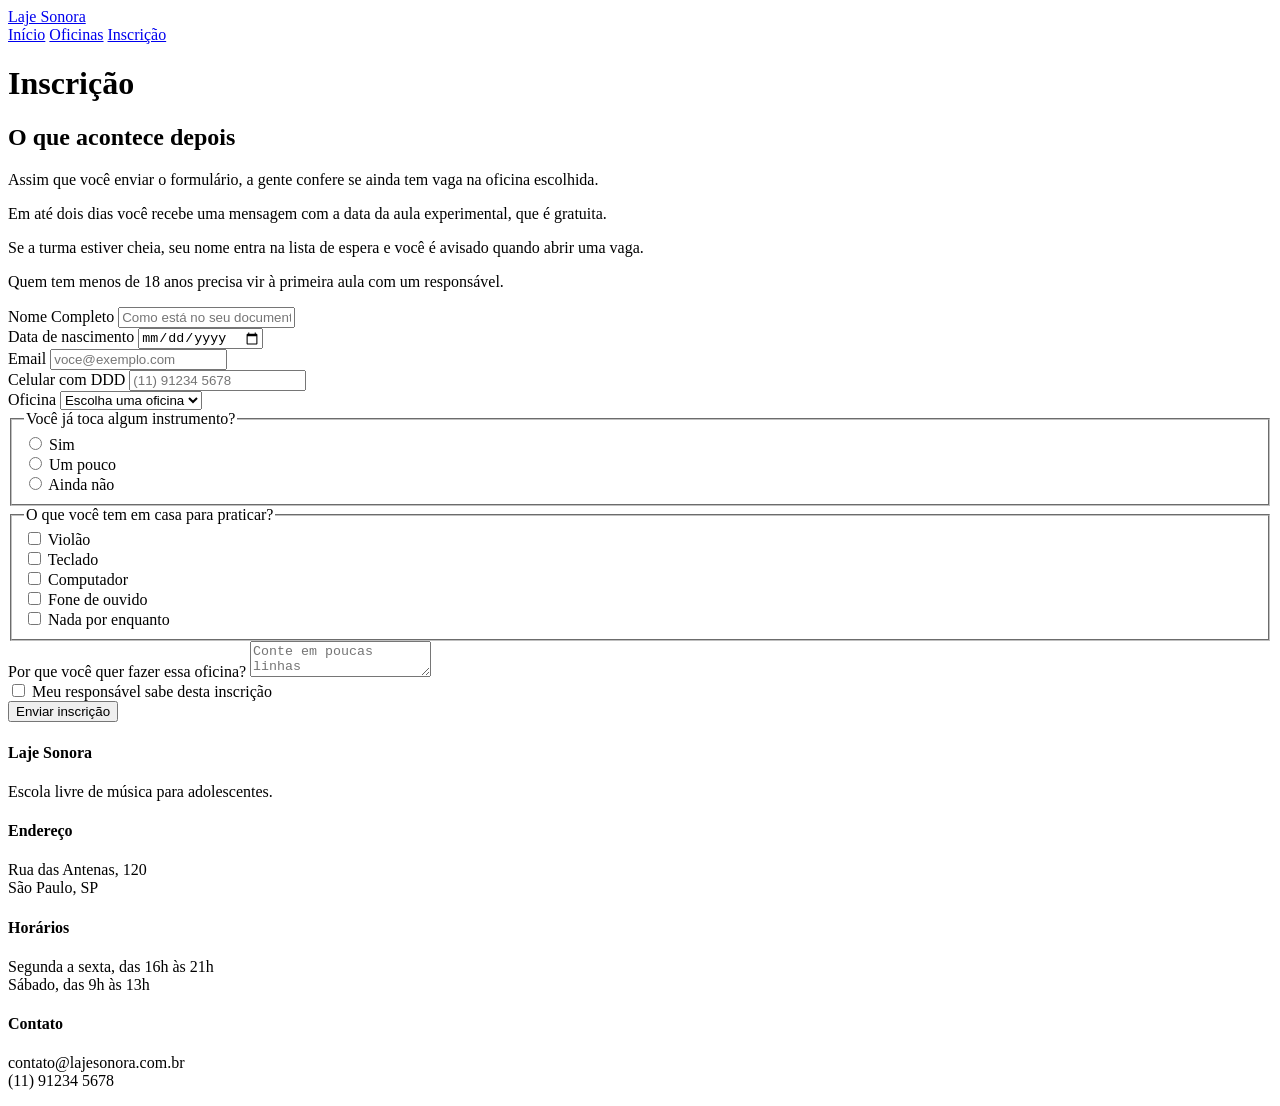
==== inscricao.html @ 0899306e "Formulário de inscrição" ====
<!DOCTYPE html>
<html lang="pt-BR">
<head>
    <meta charset="UTF-8">
    <meta name="viewport" content="width=device-width, initial-scale=1.0">
    <title>Laje Sonora | Inscrição</title>
    <link rel="preconnect" href="https://fonts.googleapis.com">
    <link rel="preconnect" href="https://fonts.gstatic.com" crossorigin>
    <link href="https://fonts.googleapis.com/css2?family=Archivo:ital,wght@0,100..900;1,100..900&family=Big+Shoulders:opsz,wght@10..72,100..900&display=swap" rel="stylesheet">
    <link rel="preconnect" href="https://fonts.googleapis.com">
    <link rel="preconnect" href="https://fonts.gstatic.com" crossorigin>
    <link href="https://fonts.googleapis.com/css2?family=Archivo:ital,wght@0,100..900;1,100..900&display=swap" rel="stylesheet">
    <link rel="stylesheet" href="inscricao.css">
   
</head>
<body>
<header class="conteudo topo">
    <a href="index.html" class="logo">Laje Sonora</a>
    <nav class="menu">
        <a href="index.html">Início</a>
        <a href="oficinas.html" >Oficinas</a>
        <a href="inscricao.html" class="atual">Inscrição</a>
    </nav>
</header>

<main class="conteudo">
    <h1 class="titulo-pagina">Inscrição</h1>
    <div class="inscricao">
        <section class="explicacao">
            <h2>O que acontece depois</h2>
            <p>Assim que você enviar o formulário, a gente confere se ainda tem vaga na oficina escolhida.</p>
            <p>Em até dois dias você recebe uma mensagem com a data da aula experimental, que é gratuita.</p>
            <p>Se a turma estiver cheia, seu nome entra na lista de espera e você é avisado quando abrir uma vaga.</p>
            <p class="aviso">Quem tem menos de 18 anos precisa vir à primeira aula com um responsável.</p>
        </section>
        <form action="#" method="post" class="formulario">
            <div class="linha">
                <div class="campo">
                    <label for="name">Nome Completo</label>
                    <input type="text" id="name" name="nome" placeholder="Como está no seu documento" required>
                </div>
                <div class="campo">
                    <label for="nascimento">Data de nascimento</label>
                    <input type="date" id="nascimento" name="nascimento" placeholder="Como está no seu documento" required>
                </div>

            </div>
             <div class="linha">
                <div class="campo">
                    <label for="email">Email</label>
                    <input type="email" id="email" name="email" placeholder="voce@exemplo.com" required>
                </div>
            </div>
            <div class="linha">
                <div class="campo">
                    <label for="telefone">Celular com DDD</label>
                    <input type="tel" id="telefone" name="telefone" placeholder="(11) 91234 5678" required>
                </div>
            </div>



            <div class="campo">
                    <label for="oficina">Oficina</label>
                    <select name="oficina" id="oficina" required>
                        <option value="">Escolha uma oficina</option>
                        <option value="violao">Violão do zero</option>
                        <option value="beats">Produção de beats</option>
                        <option value="canto">Canto em grupo</option>
                        <option value="teclado">Teclado e harmonia</option>
                        <option value="bateria">Bateria e percussão</option>
                        <option value="gravacao">Gravação no celular</option>

                    </select>
                </div>  

                <fieldset class="grupo">
                    <legend>Você já toca algum instrumento?</legend>
                    <div class="opcoes">
                        <div class="opcao">
                            <input type="radio" id="tocaSim" name="toca" value="sim">
                            <label for="tocaSim">Sim</label>   
                        </div>
                         <div class="opcao">
                            <input type="radio" id="tocaPouco" name="toca" value="pouco">
                            <label for="tocaPouco">Um pouco</label>   
                        </div>
                        <div class="opcao">
                            <input type="radio" id="tocaNao" name="toca" value="nao">
                            <label for="tocaNao">Ainda não</label>   
                        </div>
                    </div>
                </fieldset>

                <fieldset class="grupo">
  <legend>O que você tem em casa para praticar?</legend>
  <div class="opcoes">
    <div class="opcao">
      <input type="checkbox" id="temViolao" name="tem" value="violao">
      <label for="temViolao">Violão</label>
    </div>

    <div class="opcao">
      <input type="checkbox" id="temTeclado" name="tem" value="teclado">
      <label for="temTeclado">Teclado</label>
    </div>

    <div class="opcao">
      <input type="checkbox" id="temComputador" name="tem" value="computador">
      <label for="temComputador">Computador</label>
    </div>

    <div class="opcao">
      <input type="checkbox" id="temFone" name="tem" value="fone">
      <label for="temFone">Fone de ouvido</label>
    </div>

    <div class="opcao">
      <input type="checkbox" id="temNada" name="tem" value="nada">
      <label for="temNada">Nada por enquanto</label>
    </div>
  </div>
</fieldset>
<div class="campo">
  <label for="motivo">Por que você quer fazer essa oficina?</label>
  <textarea id="motivo" name="motivo" placeholder="Conte em poucas linhas"></textarea>
</div>

<div class="opcao">
  <input type="checkbox" id="responsavel" name="responsavel" required>
  <label for="responsavel">Meu responsável sabe desta inscrição</label>
</div>

<div>
  <button type="submit" class="botao">Enviar inscrição</button>
</div>


        </form>

    </div>
</main>
    
<footer class="rodape">
    <div class="conteudo rodape-colunas">
        <div class="conteudo rodape-coluna">
            <h4>Laje Sonora</h4>
            <p>Escola livre de música para adolescentes. </p>
        </div>
        <div class="conteudo rodape-coluna">
            <h4>Endereço</h4>
            <p>Rua das Antenas, 120 <br> São Paulo, SP </p>
        </div>
        <div class="conteudo rodape-coluna">
            <h4>Horários</h4>
            <p>Segunda a sexta, das 16h às 21h <br> Sábado, das 9h às 13h</p>
        </div>
        <div class="conteudo rodape-coluna">
            <h4>Contato</h4>
            <p>contato@lajesonora.com.br <br> (11) 91234 5678</p>
        </div>
    </div>
</footer>

</body>
</html>
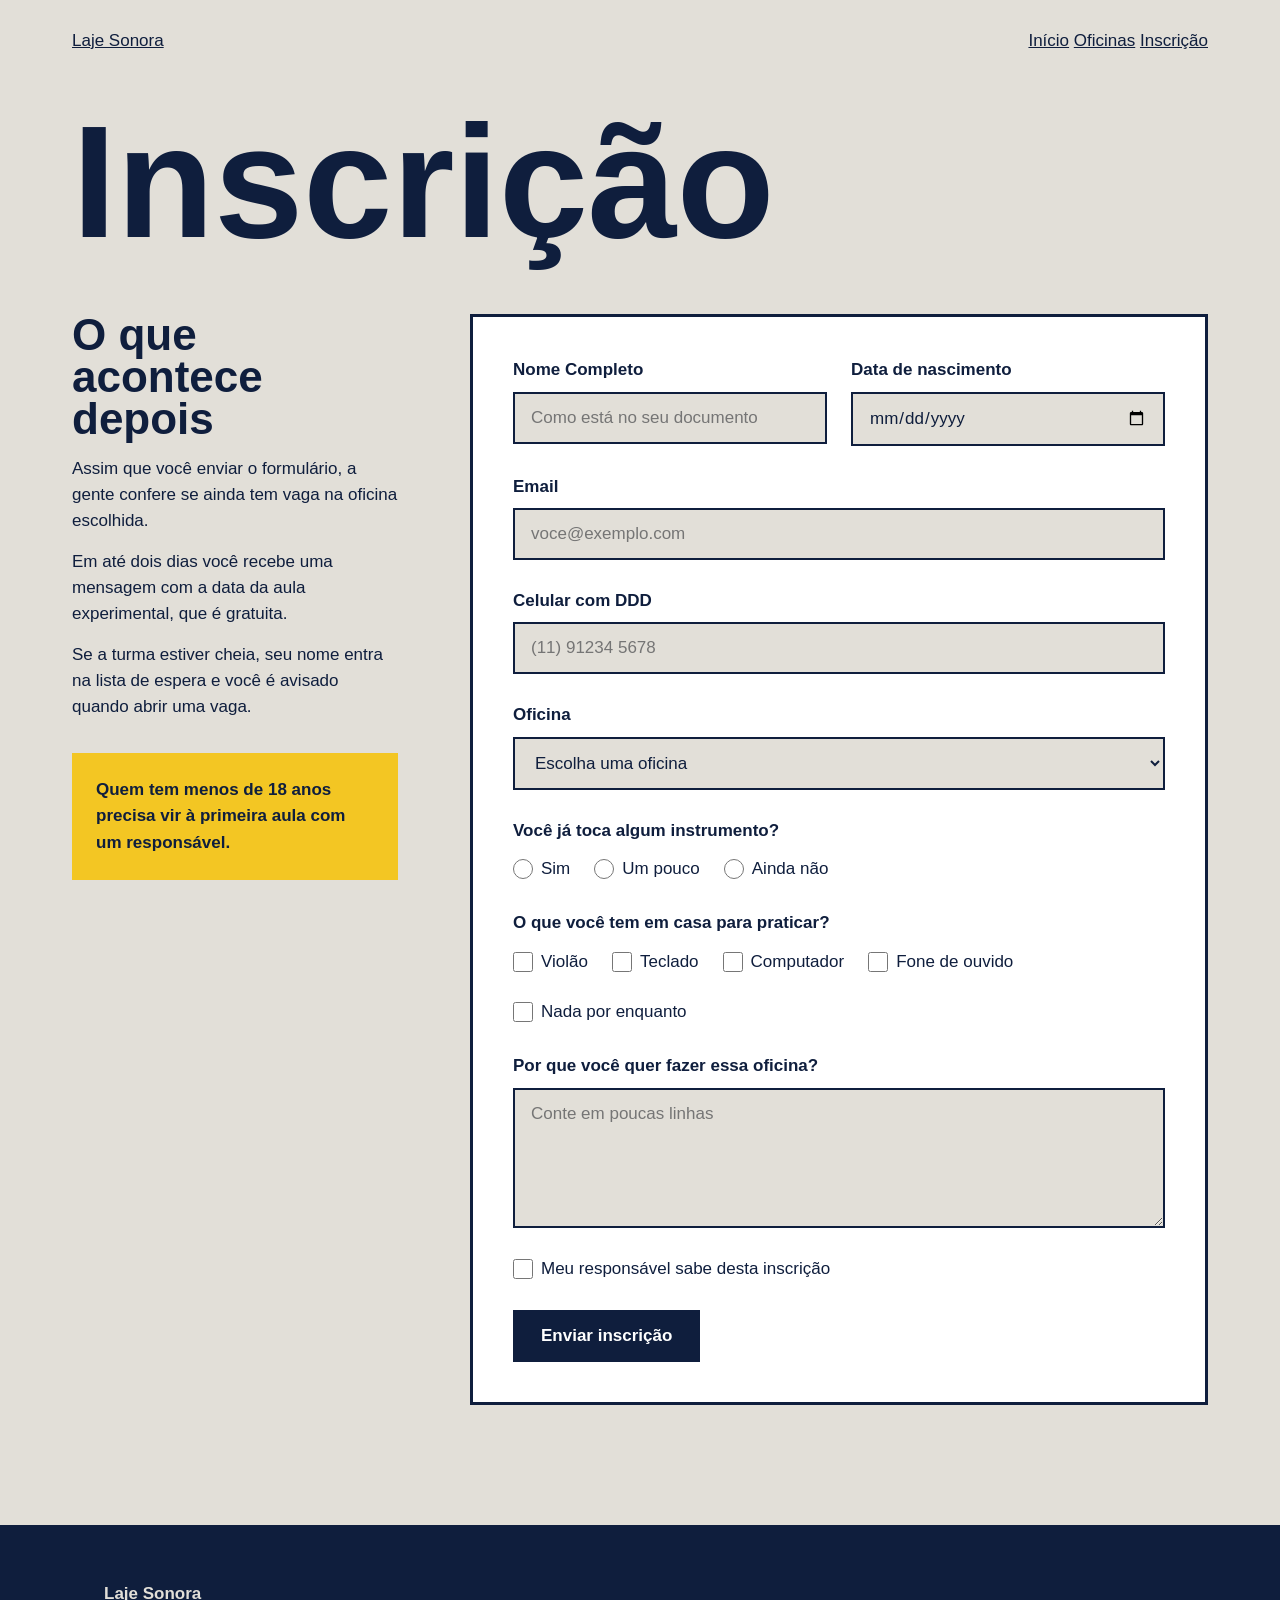
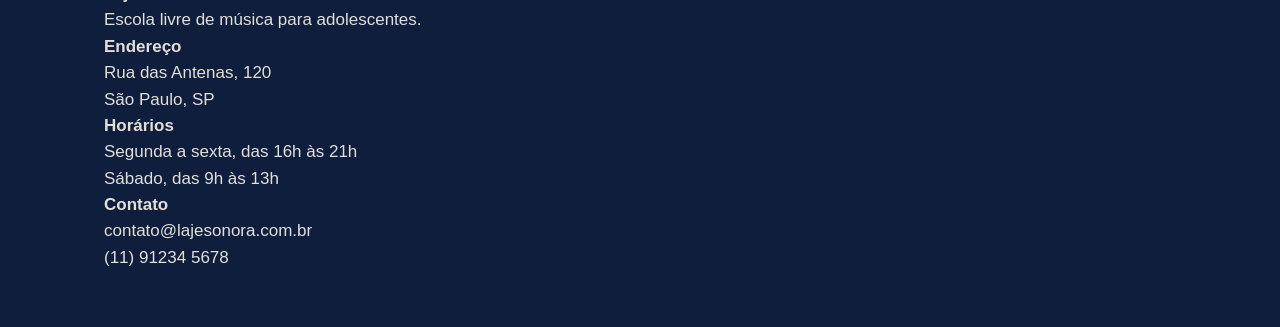
==== commit eab4aa42: "Página de inscrição pronta" ====
--- a/inscricao.html
+++ b/inscricao.html
@@ -19,7 +19,7 @@
     <nav class="menu">
         <a href="index.html">Início</a>
         <a href="oficinas.html" >Oficinas</a>
-        <a href="inscricao.html" class="atual">Inscrição</a>
+        <a href="inscricao.html"class="atual">Inscrição</a>
     </nav>
 </header>
 
--- a/inscricao.css
+++ b/inscricao.css
@@ -0,0 +1,190 @@
+* {
+  margin: 0;
+  padding: 0;
+  box-sizing: border-box;
+}
+ 
+:root {
+  --concreto: #E2DFD8;
+  --concreto-escuro: #CBC7BE;
+  --tinta: #0F1E3D;
+  --caixa-dagua: #1F5FBF;
+  --fita: #F3C623;
+  --branco: #FFFFFF;
+ 
+  --fonte-cartaz: "Big Shoulders", "Arial Narrow", sans-serif;
+  --fonte-texto: "Archivo", Arial, sans-serif;
+}
+ 
+body {
+  background: var(--concreto);
+  color: var(--tinta);
+  font-family: var(--fonte-texto);
+  font-size: 17px;
+  line-height: 1.55;
+}
+ 
+a {
+  color: inherit;
+}
+ 
+h1,
+h2,
+h3 {
+  font-family: var(--fonte-cartaz);
+  font-weight: 900;
+  line-height: 0.95;
+}
+ 
+.conteudo {
+  max-width: 1200px;
+  margin-inline: auto;
+  padding-inline: 32px;
+}
+
+.topo {
+  padding-block: 28px;
+  display: flex;
+  justify-content: space-between;
+  align-items: center;
+}
+
+.rodape{
+margin-top: 120px;
+background-color: var(--tinta);
+color: var(--concreto);
+padding-block: 56px;
+}
+
+.titulo-pagina {
+  font-size: 160px;
+  margin-top: 24px;
+}
+
+.botao {
+  background: var(--tinta);
+  color: var(--branco);
+  font-weight: 700;
+  text-decoration: none;
+  padding: 16px 28px;
+  border: none;
+  font-family: var(--fonte-texto);
+  font-size: 17px;
+  cursor: pointer;
+}
+ 
+.botao:hover {
+  background: var(--caixa-dagua);
+}
+
+.inscricao{
+    margin-top: 56px;
+    display: flex;
+    gap: 72px;
+}
+
+.explicacao{
+    flex: 1;
+}
+
+.explicacao h2 {
+  font-size: 44px;
+  margin-bottom: 16px;
+}
+
+.explicacao p + p {
+  margin-top: 14px;
+}
+
+.explicacao .aviso {
+  margin-top: 32px;
+  padding: 24px;
+  background-color: var(--fita);
+  font-weight: 600;
+}
+
+.formulario {
+  background-color: var(--branco);
+  border: 3px solid var(--tinta);
+  padding: 40px;
+  flex: 2;
+  display: flex;
+  flex-direction: column;
+  gap: 28px;
+}
+
+.linha {
+  display: flex;
+  gap: 24px;
+}
+
+.campo {
+  flex: 1;
+  display: flex;
+  flex-direction: column;
+  gap: 8px;
+}
+
+.grupo legend {
+  margin-bottom: 12px;
+}
+
+.opcoes {
+  display: flex;
+  flex-wrap: wrap;
+  gap: 24px;
+}
+
+.opcao {
+  display: flex;
+  align-items: center;
+  gap: 8px;
+}
+
+.formulario label,
+.formulario legend {
+  font-weight: 700;
+}
+
+.formulario fieldset {
+  border: none;
+}
+
+.formulario input[type="text"],
+.formulario input[type="email"],
+.formulario input[type="tel"],
+.formulario input[type="date"],
+.formulario select,
+.formulario textarea {
+  width: 100%;
+  padding: 14px 16px;
+  border: 2px solid var(--tinta);
+  background-color: var(--concreto);
+  font-family: var(--fonte-texto);
+  font-size: 17px;
+  color: var(--tinta);
+}
+
+.formulario input:focus,
+.formulario select:focus,
+.formulario textarea:focus {
+  outline: 3px solid var(--caixa-dagua);
+  outline-offset: 2px;
+  background-color: var(--branco);
+}
+
+.formulario textarea{
+    height: 140px;
+    resize: vertical;
+}
+
+.formulario .opcao label{
+    font-weight: 500;
+}
+
+.formulario input[type="radio"],
+.formulario input[type="checkbox"] {
+  width: 20px;
+  height: 20px;
+  accent-color: var(--caixa-dagua)
+}
